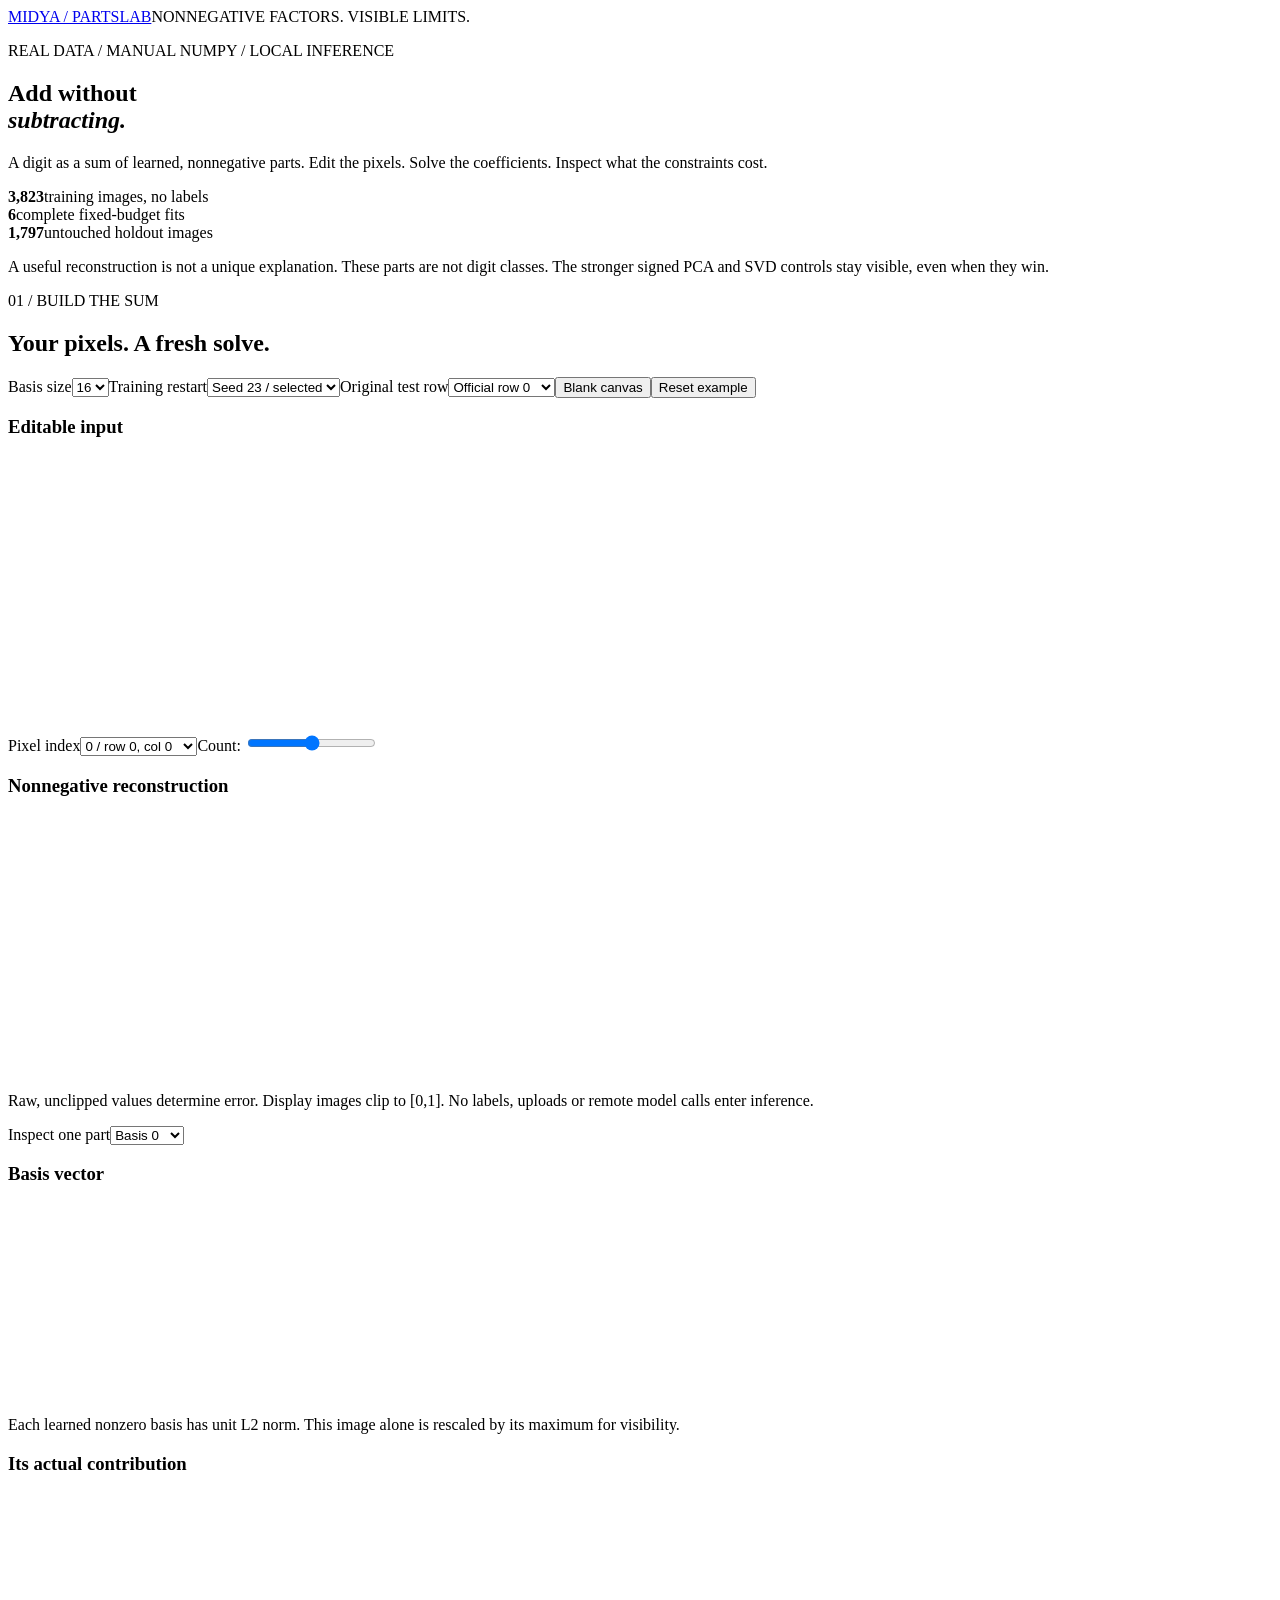
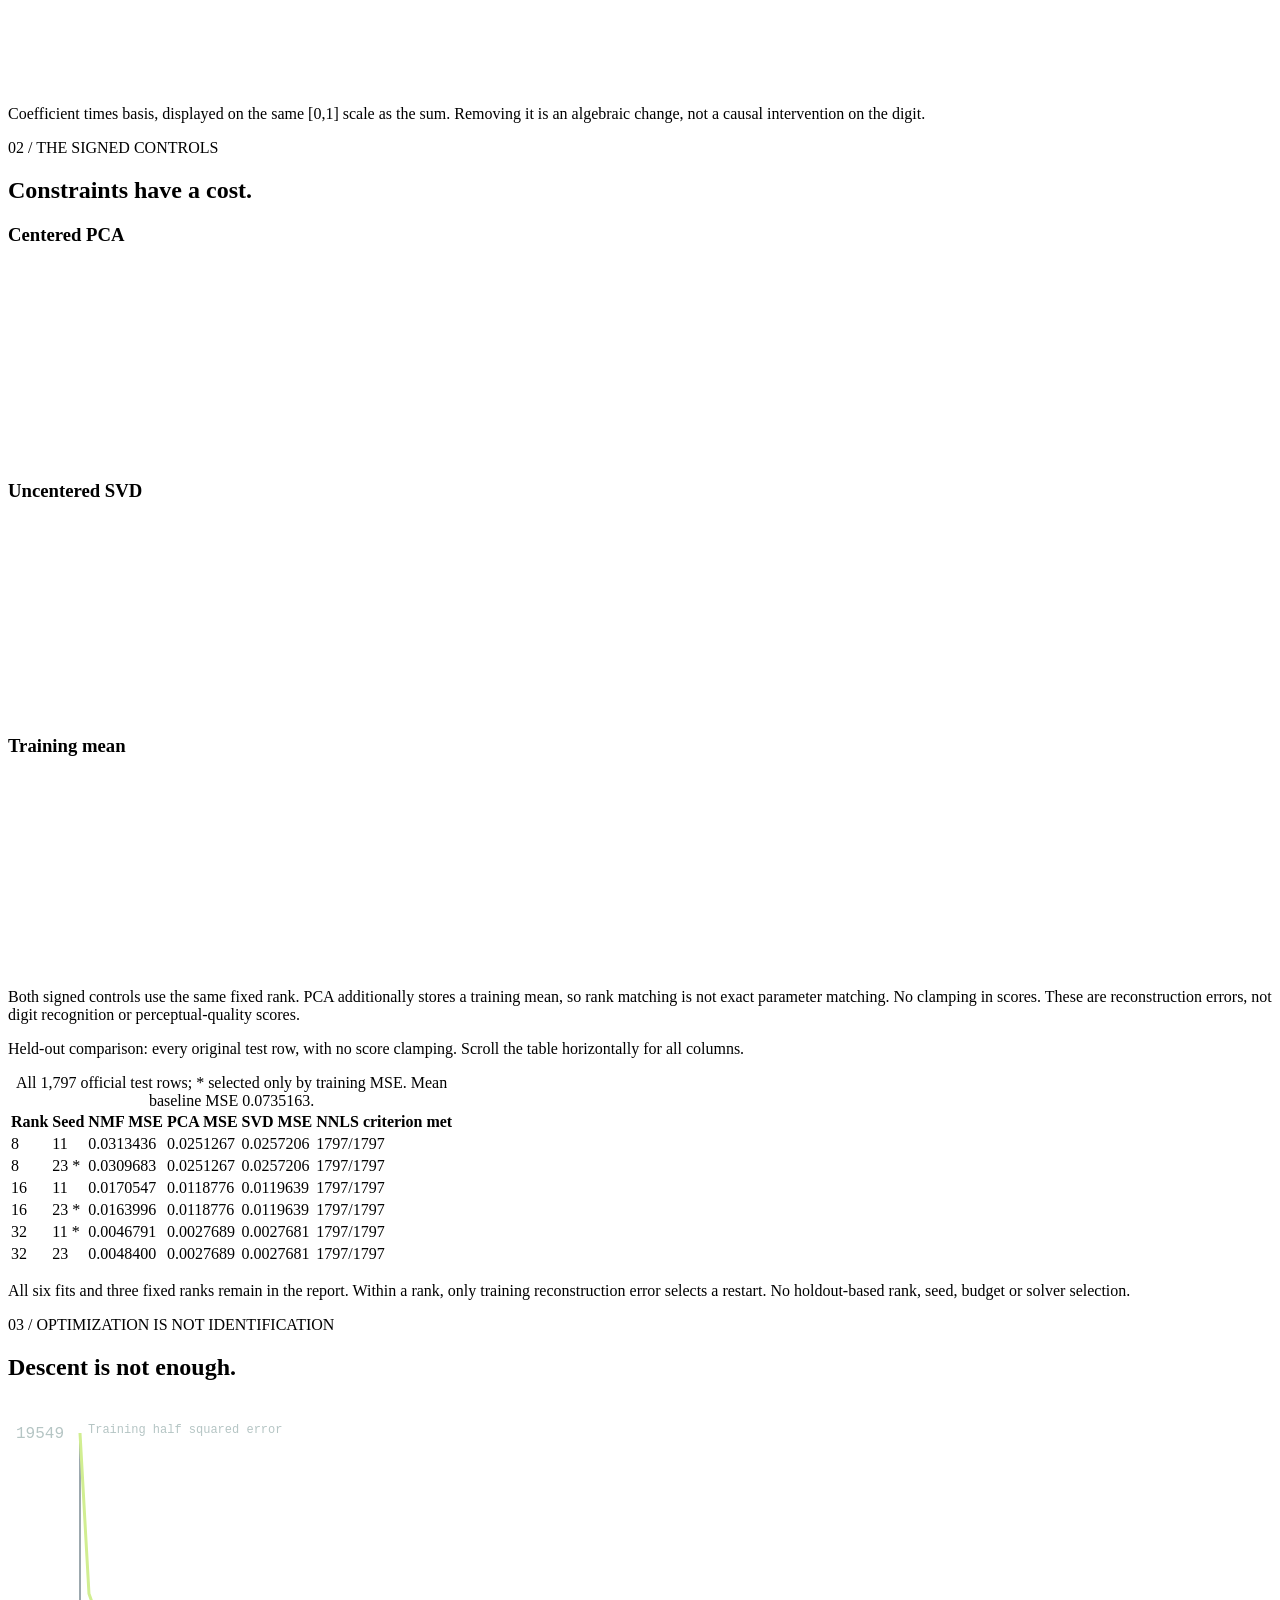
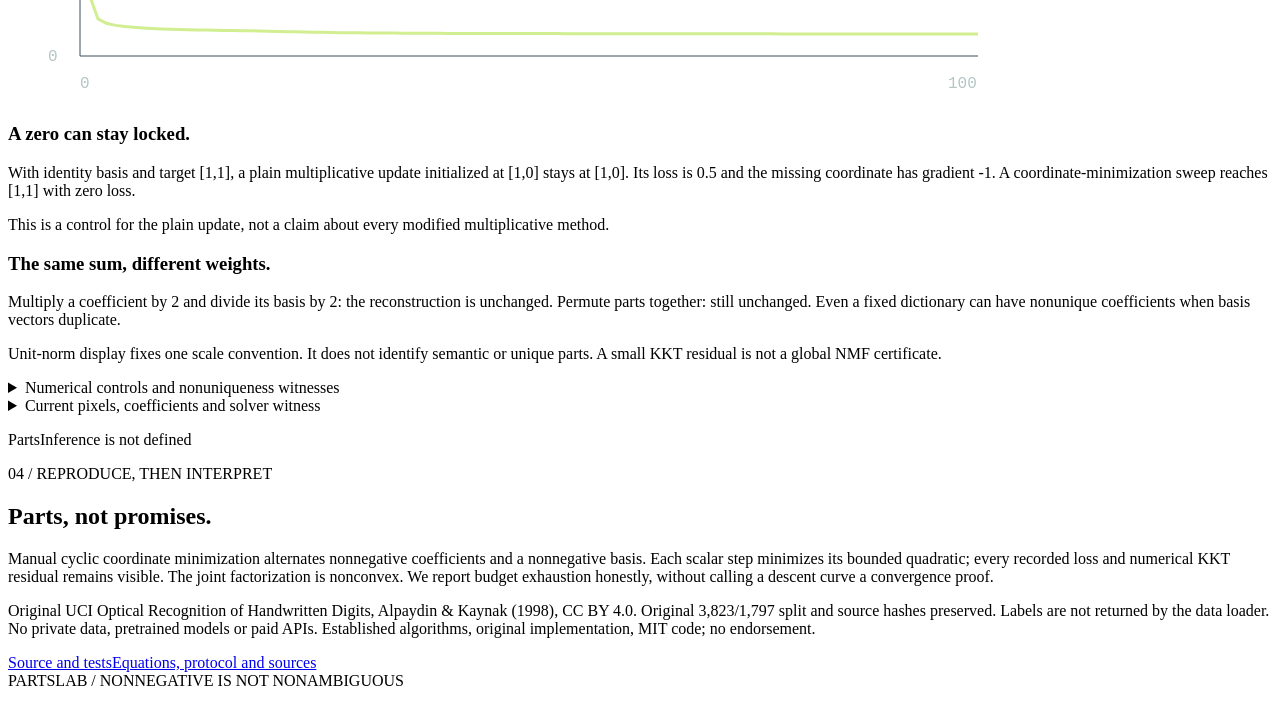
==== docs/index.html @ ffa1b49d "Rename 8-index.html to index.html" ====
<!doctype html><html lang="en"><head><meta charset="utf-8"><meta name="viewport" content="width=device-width,initial-scale=1"><title>PartsLab / Add without subtracting</title><link rel="stylesheet" href="style.css"></head><body><header><a href="https://github.com/midya8/partslab">MIDYA / PARTSLAB</a><span>NONNEGATIVE FACTORS. VISIBLE LIMITS.</span></header><main><section class="hero"><p class="eyebrow">REAL DATA / MANUAL NUMPY / LOCAL INFERENCE</p><h1>Add without<br><em>subtracting.</em></h1><p class="intro">A digit as a sum of learned, nonnegative parts. Edit the pixels. Solve the coefficients. Inspect what the constraints cost.</p><div class="stats"><div><strong>3,823</strong><span>training images, no labels</span></div><div><strong>6</strong><span>complete fixed-budget fits</span></div><div><strong>1,797</strong><span>untouched holdout images</span></div></div><p class="notice">A useful reconstruction is not a unique explanation. These parts are not digit classes. The stronger signed PCA and SVD controls stay visible, even when they win.</p></section>
<section><div class="heading"><p class="eyebrow">01 / BUILD THE SUM</p><h2>Your pixels. A fresh solve.</h2></div><div class="controls"><label>Basis size<select id="rank"><option>8</option><option selected>16</option><option>32</option></select></label><label>Training restart<select id="run"></select></label><label>Original test row<select id="row"></select></label><button id="blank">Blank canvas</button><button id="reset">Reset example</button></div><p id="selection" class="small"></p><div class="workspace"><article><h3>Editable input</h3><canvas id="input" width="256" height="256" tabindex="0" role="img" aria-label="Editable 8 by 8 digit; click a pixel or use pixel index and count below"></canvas><p id="source"></p><div class="controls"><label>Pixel index<select id="pixel"></select></label><label>Count: <output id="value-label"></output><input id="value" type="range" min="0" max="16" step="1"></label></div></article><article><h3>Nonnegative reconstruction</h3><canvas id="reconstruction" width="256" height="256" aria-label="Sum of all nonnegative basis contributions"></canvas><p id="mse"></p><p id="solve" class="notice"></p><p class="small">Raw, unclipped values determine error. Display images clip to [0,1]. No labels, uploads or remote model calls enter inference.</p></article></div><div class="controls"><label>Inspect one part<select id="part"></select></label></div><div class="workspace part-focus"><article><h3 id="part-name">Basis vector</h3><canvas id="basis" width="192" height="192" aria-label="Selected basis vector, display rescaled"></canvas><p class="small">Each learned nonzero basis has unit L2 norm. This image alone is rescaled by its maximum for visibility.</p></article><article><h3>Its actual contribution</h3><canvas id="contribution" width="192" height="192" aria-label="Selected coefficient times basis, common image scale"></canvas><p id="coefficient"></p><p class="small">Coefficient times basis, displayed on the same [0,1] scale as the sum. Removing it is an algebraic change, not a causal intervention on the digit.</p></article></div><div id="parts" class="parts-grid"></div></section>
<section><div class="heading"><p class="eyebrow">02 / THE SIGNED CONTROLS</p><h2>Constraints have a cost.</h2></div><div class="baseline-grid"><article><h3>Centered PCA</h3><canvas id="pca" width="192" height="192" aria-label="Centered PCA reconstruction"></canvas><p id="pca-error"></p></article><article><h3>Uncentered SVD</h3><canvas id="svd" width="192" height="192" aria-label="Uncentered rank matched SVD reconstruction"></canvas><p id="svd-error"></p></article><article><h3>Training mean</h3><canvas id="mean" width="192" height="192" aria-label="Training pixel mean"></canvas><p id="mean-error"></p></article></div><p class="small">Both signed controls use the same fixed rank. PCA additionally stores a training mean, so rank matching is not exact parameter matching. No clamping in scores. These are reconstruction errors, not digit recognition or perceptual-quality scores.</p><p>Held-out comparison: every original test row, with no score clamping. Scroll the table horizontally for all columns.</p><div class="table-scroll"><table id="holdout"></table></div><p>All six fits and three fixed ranks remain in the report. Within a rank, only training reconstruction error selects a restart. No holdout-based rank, seed, budget or solver selection.</p></section>
<section><div class="heading"><p class="eyebrow">03 / OPTIMIZATION IS NOT IDENTIFICATION</p><h2>Descent is not enough.</h2></div><canvas id="history" width="1000" height="320" aria-label="Training half squared error over every outer iteration"></canvas><p id="fit-status"></p><div class="limits-grid"><article><h3>A zero can stay locked.</h3><p>With identity basis and target [1,1], a plain multiplicative update initialized at [1,0] stays at [1,0]. Its loss is 0.5 and the missing coordinate has gradient -1. A coordinate-minimization sweep reaches [1,1] with zero loss.</p><p class="small">This is a control for the plain update, not a claim about every modified multiplicative method.</p></article><article><h3>The same sum, different weights.</h3><p>Multiply a coefficient by 2 and divide its basis by 2: the reconstruction is unchanged. Permute parts together: still unchanged. Even a fixed dictionary can have nonunique coefficients when basis vectors duplicate.</p><p class="small">Unit-norm display fixes one scale convention. It does not identify semantic or unique parts. A small KKT residual is not a global NMF certificate.</p></article></div><details><summary>Numerical controls and nonuniqueness witnesses</summary><pre id="audit"></pre></details><details><summary>Current pixels, coefficients and solver witness</summary><div class="controls"><button id="copy">Copy JSON</button><button id="download">Download JSON</button><span id="copy-status" role="status"></span></div><pre id="witness"></pre></details><p id="error" role="alert" hidden></p></section>
<section class="method"><p class="eyebrow">04 / REPRODUCE, THEN INTERPRET</p><h2>Parts, not promises.</h2><p>Manual cyclic coordinate minimization alternates nonnegative coefficients and a nonnegative basis. Each scalar step minimizes its bounded quadratic; every recorded loss and numerical KKT residual remains visible. The joint factorization is nonconvex. We report budget exhaustion honestly, without calling a descent curve a convergence proof.</p><p>Original UCI Optical Recognition of Handwritten Digits, Alpaydin &amp; Kaynak (1998), CC BY 4.0. Original 3,823/1,797 split and source hashes preserved. Labels are not returned by the data loader. No private data, pretrained models or paid APIs. Established algorithms, original implementation, MIT code; no endorsement.</p><nav><a href="https://github.com/midya8/partslab">Source and tests</a><a href="https://github.com/midya8/partslab/blob/main/METHOD.md">Equations, protocol and sources</a></nav></section></main><footer>PARTSLAB / NONNEGATIVE IS NOT NONAMBIGUOUS</footer><script src="data.js"></script><script src="inference.js"></script><script src="app.js"></script></body></html>
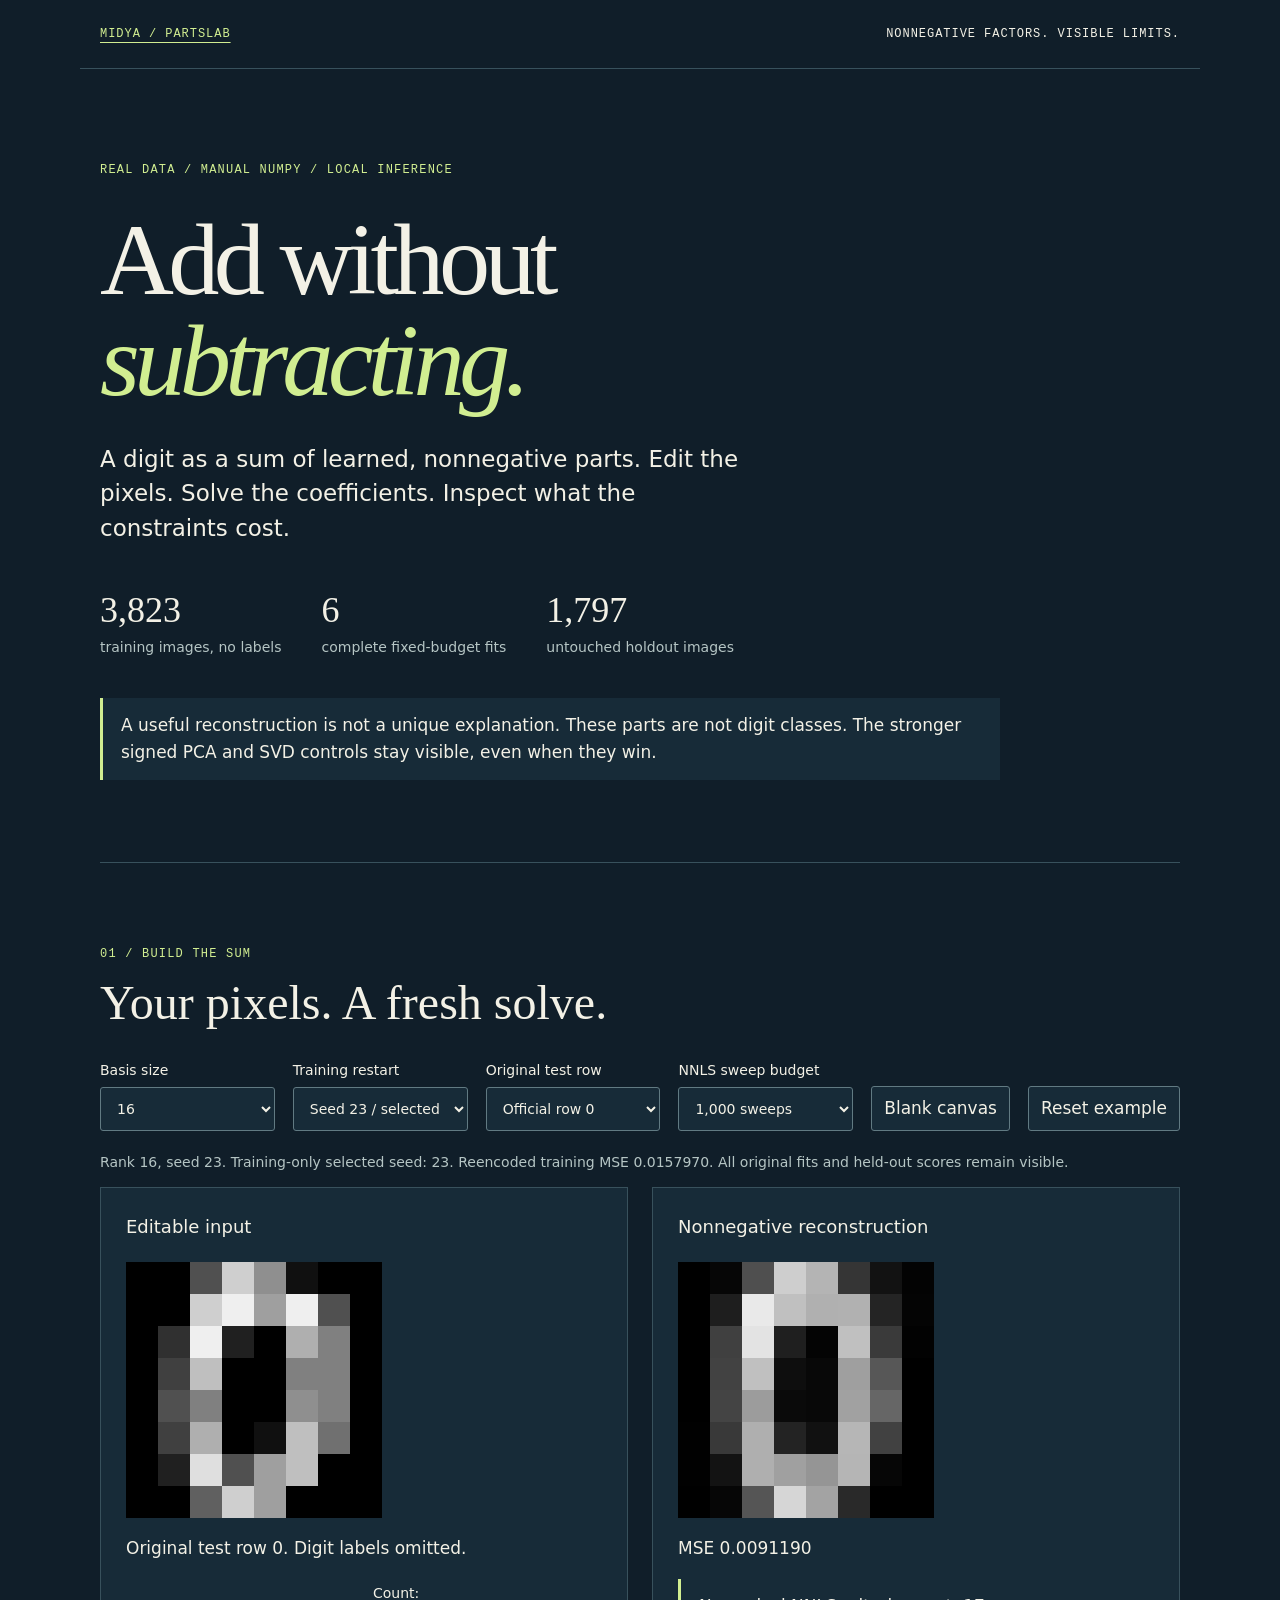
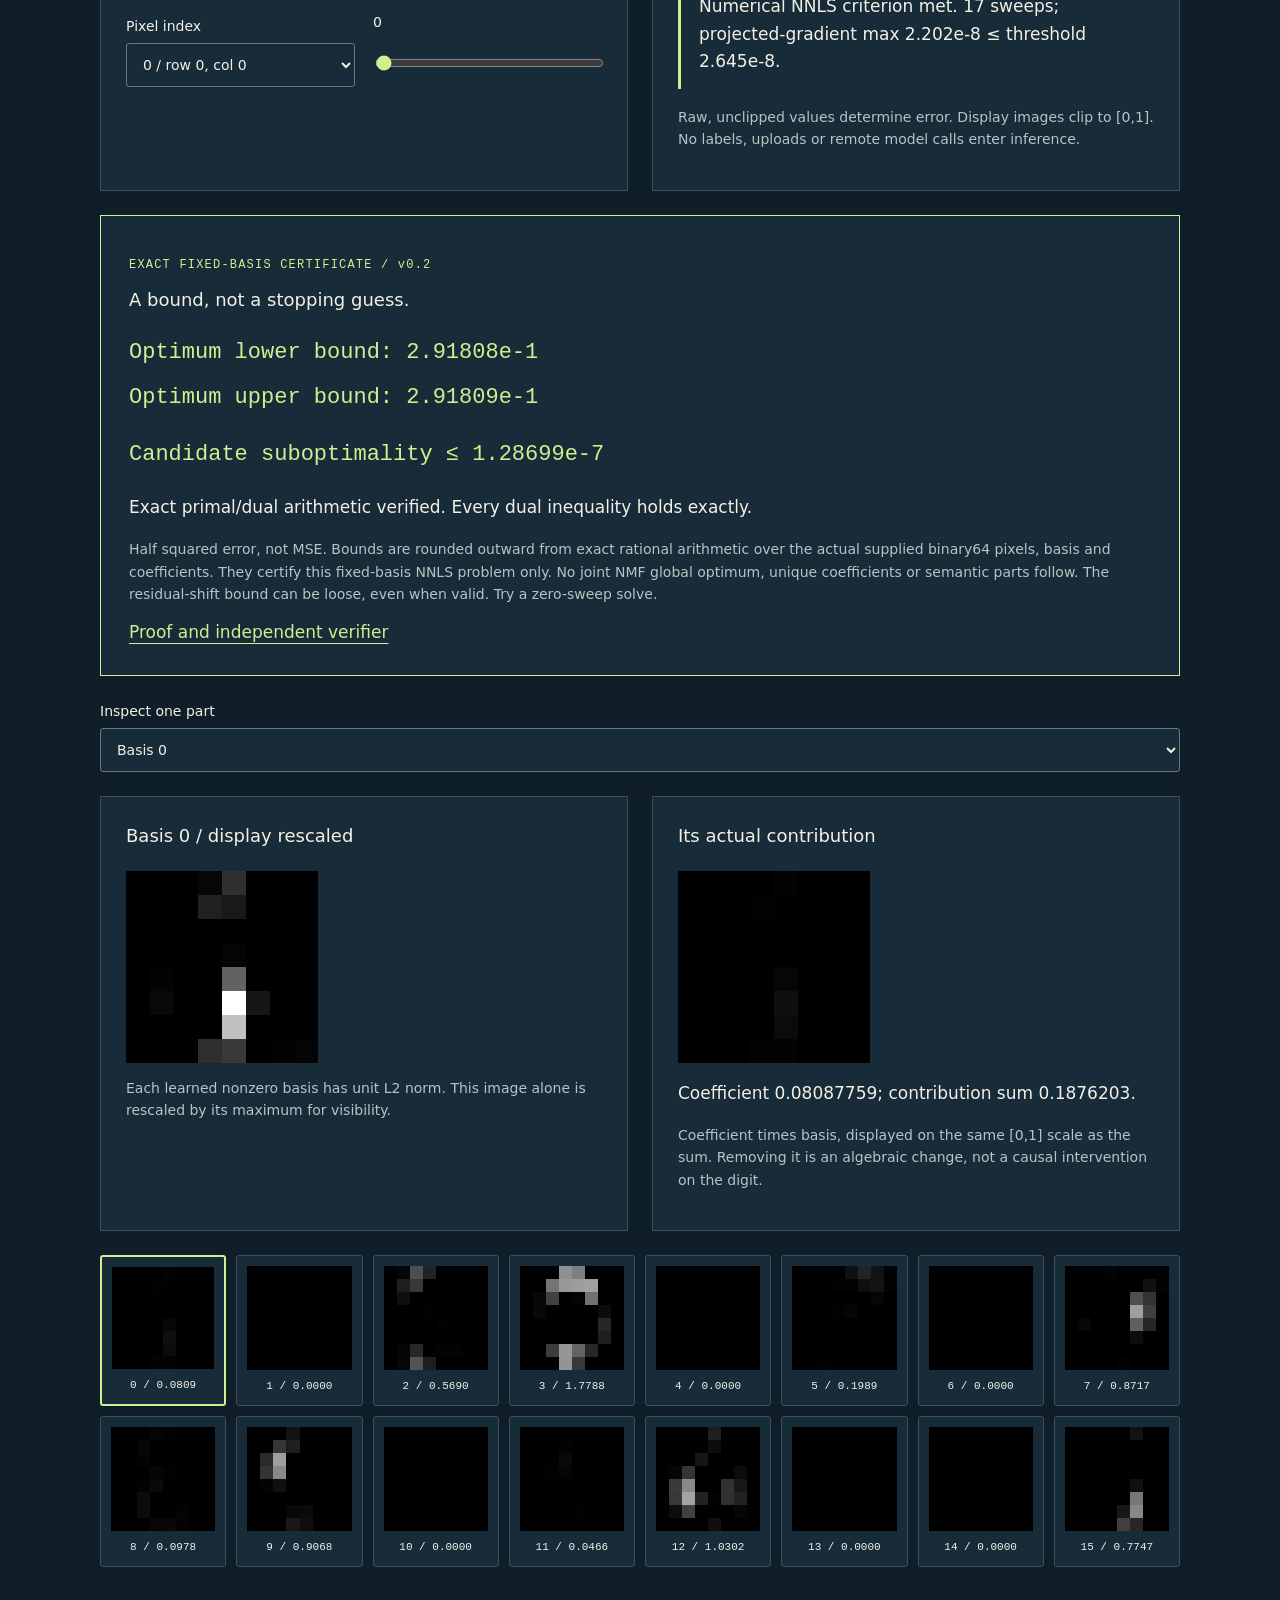
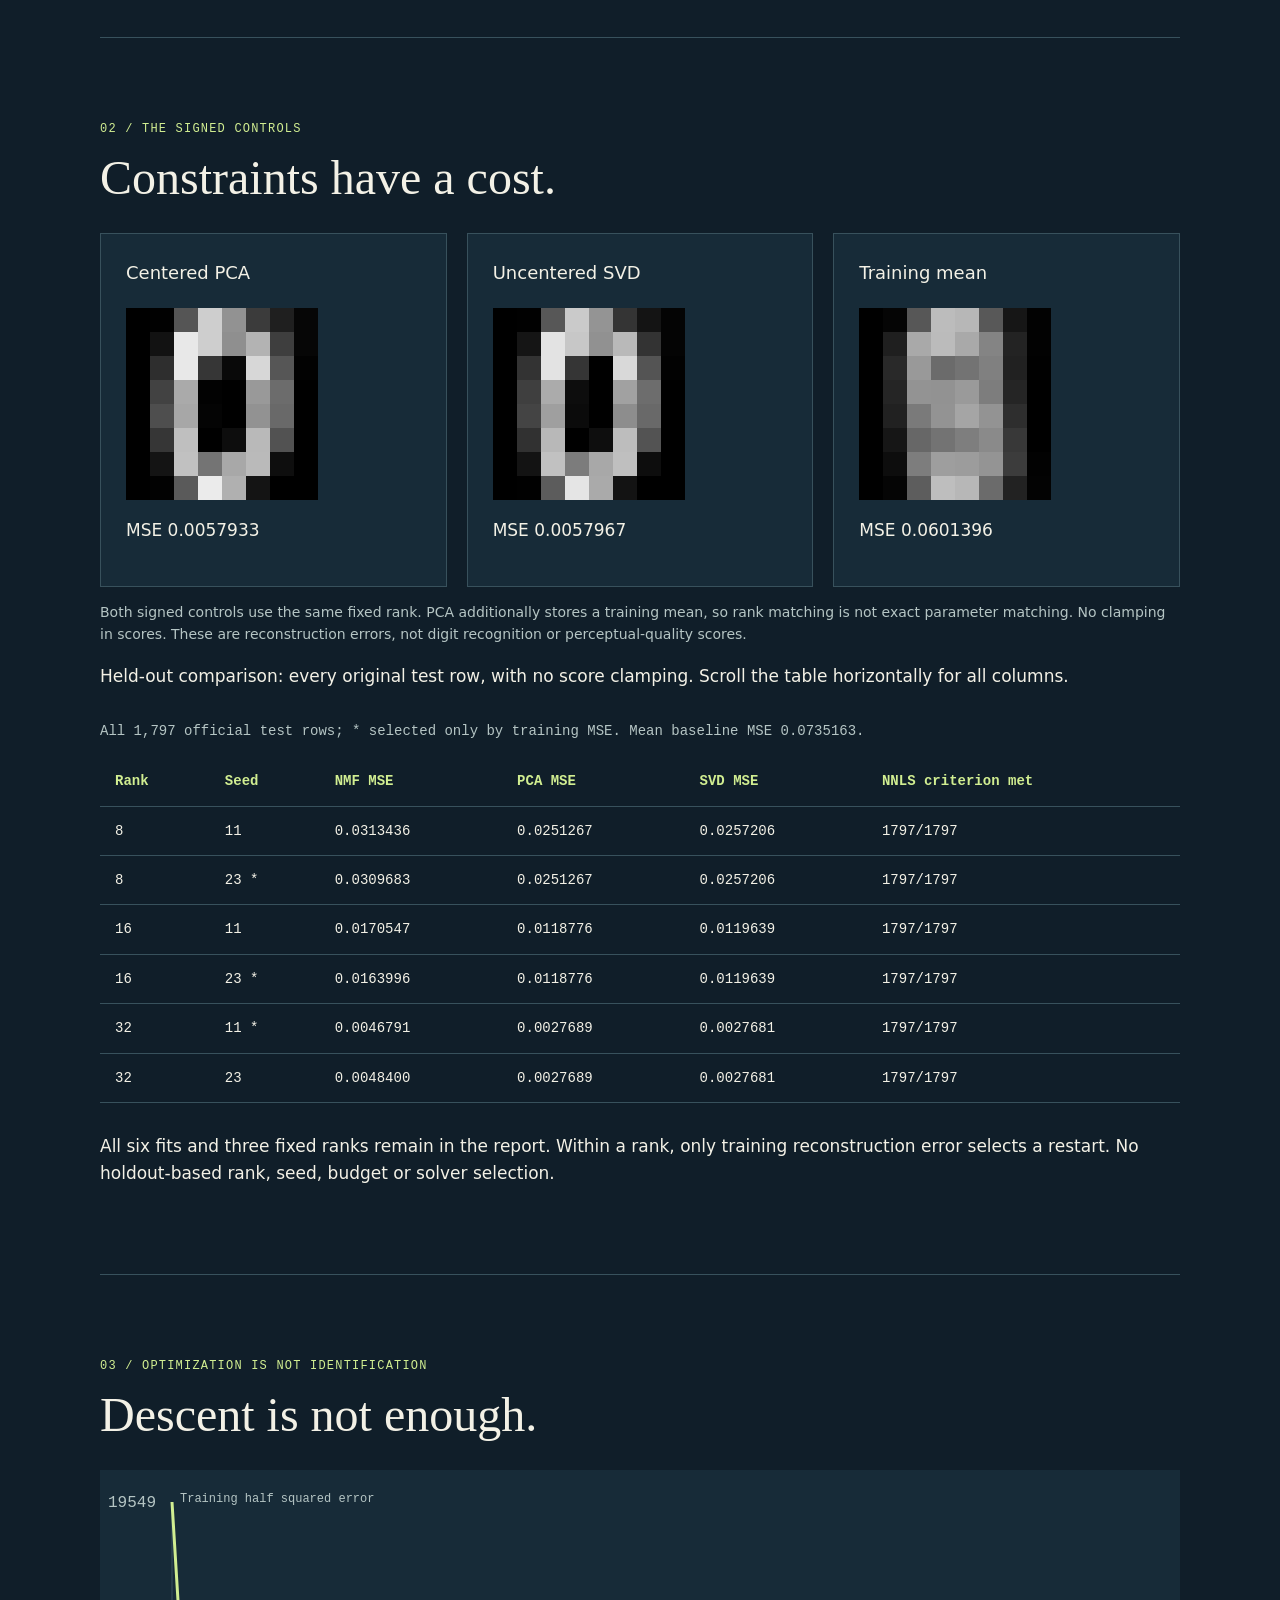
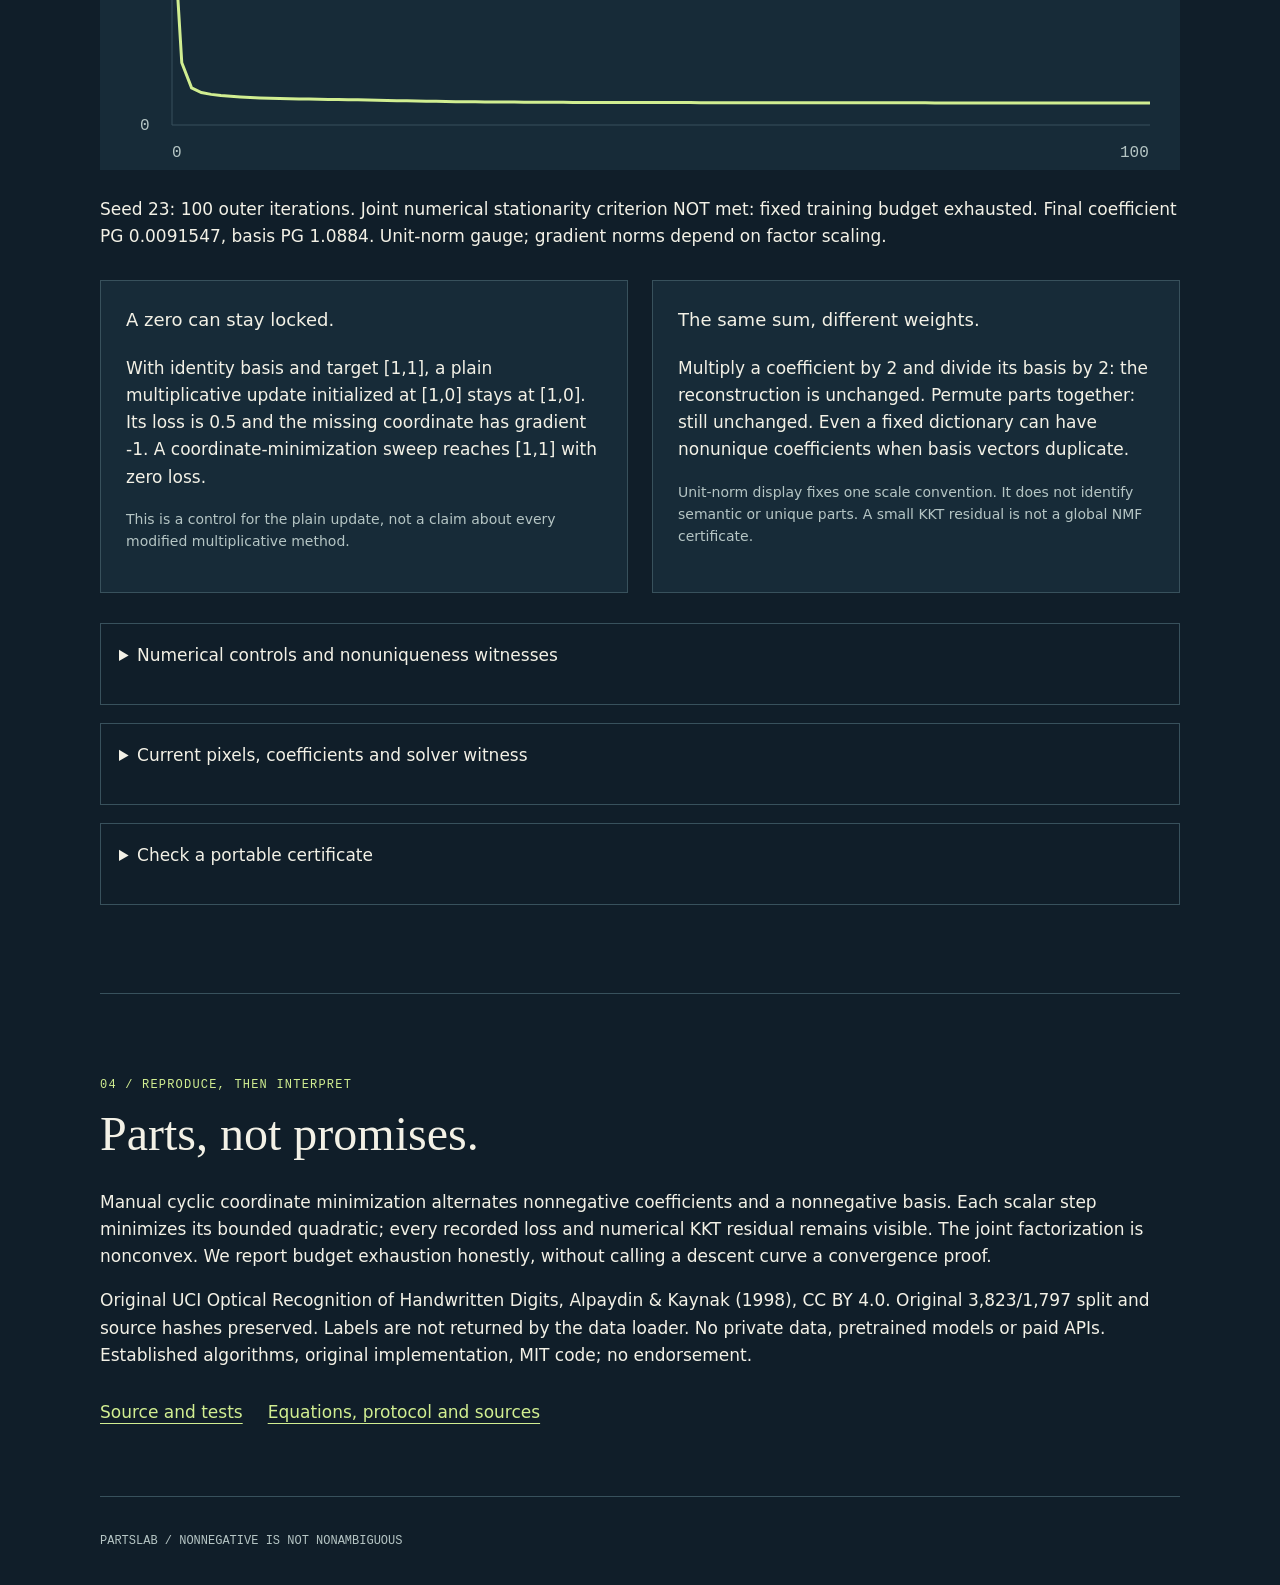
==== commit 08bbf4f8: "Update index.html" ====
--- a/docs/index.html
+++ b/docs/index.html
@@ -1,5 +1,5 @@
 <!doctype html><html lang="en"><head><meta charset="utf-8"><meta name="viewport" content="width=device-width,initial-scale=1"><title>PartsLab / Add without subtracting</title><link rel="stylesheet" href="style.css"></head><body><header><a href="https://github.com/midya8/partslab">MIDYA / PARTSLAB</a><span>NONNEGATIVE FACTORS. VISIBLE LIMITS.</span></header><main><section class="hero"><p class="eyebrow">REAL DATA / MANUAL NUMPY / LOCAL INFERENCE</p><h1>Add without<br><em>subtracting.</em></h1><p class="intro">A digit as a sum of learned, nonnegative parts. Edit the pixels. Solve the coefficients. Inspect what the constraints cost.</p><div class="stats"><div><strong>3,823</strong><span>training images, no labels</span></div><div><strong>6</strong><span>complete fixed-budget fits</span></div><div><strong>1,797</strong><span>untouched holdout images</span></div></div><p class="notice">A useful reconstruction is not a unique explanation. These parts are not digit classes. The stronger signed PCA and SVD controls stay visible, even when they win.</p></section>
-<section><div class="heading"><p class="eyebrow">01 / BUILD THE SUM</p><h2>Your pixels. A fresh solve.</h2></div><div class="controls"><label>Basis size<select id="rank"><option>8</option><option selected>16</option><option>32</option></select></label><label>Training restart<select id="run"></select></label><label>Original test row<select id="row"></select></label><button id="blank">Blank canvas</button><button id="reset">Reset example</button></div><p id="selection" class="small"></p><div class="workspace"><article><h3>Editable input</h3><canvas id="input" width="256" height="256" tabindex="0" role="img" aria-label="Editable 8 by 8 digit; click a pixel or use pixel index and count below"></canvas><p id="source"></p><div class="controls"><label>Pixel index<select id="pixel"></select></label><label>Count: <output id="value-label"></output><input id="value" type="range" min="0" max="16" step="1"></label></div></article><article><h3>Nonnegative reconstruction</h3><canvas id="reconstruction" width="256" height="256" aria-label="Sum of all nonnegative basis contributions"></canvas><p id="mse"></p><p id="solve" class="notice"></p><p class="small">Raw, unclipped values determine error. Display images clip to [0,1]. No labels, uploads or remote model calls enter inference.</p></article></div><div class="controls"><label>Inspect one part<select id="part"></select></label></div><div class="workspace part-focus"><article><h3 id="part-name">Basis vector</h3><canvas id="basis" width="192" height="192" aria-label="Selected basis vector, display rescaled"></canvas><p class="small">Each learned nonzero basis has unit L2 norm. This image alone is rescaled by its maximum for visibility.</p></article><article><h3>Its actual contribution</h3><canvas id="contribution" width="192" height="192" aria-label="Selected coefficient times basis, common image scale"></canvas><p id="coefficient"></p><p class="small">Coefficient times basis, displayed on the same [0,1] scale as the sum. Removing it is an algebraic change, not a causal intervention on the digit.</p></article></div><div id="parts" class="parts-grid"></div></section>
+<section><div class="heading"><p class="eyebrow">01 / BUILD THE SUM</p><h2>Your pixels. A fresh solve.</h2></div><div class="controls"><label>Basis size<select id="rank"><option>8</option><option selected>16</option><option>32</option></select></label><label>Training restart<select id="run"></select></label><label>Original test row<select id="row"></select></label><label>NNLS sweep budget<select id="budget"><option value="0">0 / unfinished control</option><option value="1">1 sweep</option><option value="5">5 sweeps</option><option value="1000" selected>1,000 sweeps</option></select></label><button id="blank">Blank canvas</button><button id="reset">Reset example</button></div><p id="selection" class="small"></p><div class="workspace"><article><h3>Editable input</h3><canvas id="input" width="256" height="256" tabindex="0" role="img" aria-label="Editable 8 by 8 digit; click a pixel or use pixel index and count below"></canvas><p id="source"></p><div class="controls"><label>Pixel index<select id="pixel"></select></label><label>Count: <output id="value-label"></output><input id="value" type="range" min="0" max="16" step="1"></label></div></article><article><h3>Nonnegative reconstruction</h3><canvas id="reconstruction" width="256" height="256" aria-label="Sum of all nonnegative basis contributions"></canvas><p id="mse"></p><p id="solve" class="notice"></p><p class="small">Raw, unclipped values determine error. Display images clip to [0,1]. No labels, uploads or remote model calls enter inference.</p></article></div><article class="certificate-panel"><p class="eyebrow">EXACT FIXED-BASIS CERTIFICATE / v0.2</p><h3>A bound, not a stopping guess.</h3><div id="certificate-interval" class="certificate-number" role="status"></div><p id="certificate-gap" class="certificate-number"></p><p id="certificate-status"></p><p class="small">Half squared error, not MSE. Bounds are rounded outward from exact rational arithmetic over the actual supplied binary64 pixels, basis and coefficients. They certify this fixed-basis NNLS problem only. No joint NMF global optimum, unique coefficients or semantic parts follow. The residual-shift bound can be loose, even when valid. Try a zero-sweep solve.</p><a href="https://github.com/midya8/partslab/blob/main/CERTIFICATE.md">Proof and independent verifier</a></article><div class="controls"><label>Inspect one part<select id="part"></select></label></div><div class="workspace part-focus"><article><h3 id="part-name">Basis vector</h3><canvas id="basis" width="192" height="192" aria-label="Selected basis vector, display rescaled"></canvas><p class="small">Each learned nonzero basis has unit L2 norm. This image alone is rescaled by its maximum for visibility.</p></article><article><h3>Its actual contribution</h3><canvas id="contribution" width="192" height="192" aria-label="Selected coefficient times basis, common image scale"></canvas><p id="coefficient"></p><p class="small">Coefficient times basis, displayed on the same [0,1] scale as the sum. Removing it is an algebraic change, not a causal intervention on the digit.</p></article></div><div id="parts" class="parts-grid"></div></section>
 <section><div class="heading"><p class="eyebrow">02 / THE SIGNED CONTROLS</p><h2>Constraints have a cost.</h2></div><div class="baseline-grid"><article><h3>Centered PCA</h3><canvas id="pca" width="192" height="192" aria-label="Centered PCA reconstruction"></canvas><p id="pca-error"></p></article><article><h3>Uncentered SVD</h3><canvas id="svd" width="192" height="192" aria-label="Uncentered rank matched SVD reconstruction"></canvas><p id="svd-error"></p></article><article><h3>Training mean</h3><canvas id="mean" width="192" height="192" aria-label="Training pixel mean"></canvas><p id="mean-error"></p></article></div><p class="small">Both signed controls use the same fixed rank. PCA additionally stores a training mean, so rank matching is not exact parameter matching. No clamping in scores. These are reconstruction errors, not digit recognition or perceptual-quality scores.</p><p>Held-out comparison: every original test row, with no score clamping. Scroll the table horizontally for all columns.</p><div class="table-scroll"><table id="holdout"></table></div><p>All six fits and three fixed ranks remain in the report. Within a rank, only training reconstruction error selects a restart. No holdout-based rank, seed, budget or solver selection.</p></section>
-<section><div class="heading"><p class="eyebrow">03 / OPTIMIZATION IS NOT IDENTIFICATION</p><h2>Descent is not enough.</h2></div><canvas id="history" width="1000" height="320" aria-label="Training half squared error over every outer iteration"></canvas><p id="fit-status"></p><div class="limits-grid"><article><h3>A zero can stay locked.</h3><p>With identity basis and target [1,1], a plain multiplicative update initialized at [1,0] stays at [1,0]. Its loss is 0.5 and the missing coordinate has gradient -1. A coordinate-minimization sweep reaches [1,1] with zero loss.</p><p class="small">This is a control for the plain update, not a claim about every modified multiplicative method.</p></article><article><h3>The same sum, different weights.</h3><p>Multiply a coefficient by 2 and divide its basis by 2: the reconstruction is unchanged. Permute parts together: still unchanged. Even a fixed dictionary can have nonunique coefficients when basis vectors duplicate.</p><p class="small">Unit-norm display fixes one scale convention. It does not identify semantic or unique parts. A small KKT residual is not a global NMF certificate.</p></article></div><details><summary>Numerical controls and nonuniqueness witnesses</summary><pre id="audit"></pre></details><details><summary>Current pixels, coefficients and solver witness</summary><div class="controls"><button id="copy">Copy JSON</button><button id="download">Download JSON</button><span id="copy-status" role="status"></span></div><pre id="witness"></pre></details><p id="error" role="alert" hidden></p></section>
-<section class="method"><p class="eyebrow">04 / REPRODUCE, THEN INTERPRET</p><h2>Parts, not promises.</h2><p>Manual cyclic coordinate minimization alternates nonnegative coefficients and a nonnegative basis. Each scalar step minimizes its bounded quadratic; every recorded loss and numerical KKT residual remains visible. The joint factorization is nonconvex. We report budget exhaustion honestly, without calling a descent curve a convergence proof.</p><p>Original UCI Optical Recognition of Handwritten Digits, Alpaydin &amp; Kaynak (1998), CC BY 4.0. Original 3,823/1,797 split and source hashes preserved. Labels are not returned by the data loader. No private data, pretrained models or paid APIs. Established algorithms, original implementation, MIT code; no endorsement.</p><nav><a href="https://github.com/midya8/partslab">Source and tests</a><a href="https://github.com/midya8/partslab/blob/main/METHOD.md">Equations, protocol and sources</a></nav></section></main><footer>PARTSLAB / NONNEGATIVE IS NOT NONAMBIGUOUS</footer><script src="data.js"></script><script src="inference.js"></script><script src="app.js"></script></body></html>
+<section><div class="heading"><p class="eyebrow">03 / OPTIMIZATION IS NOT IDENTIFICATION</p><h2>Descent is not enough.</h2></div><canvas id="history" width="1000" height="320" aria-label="Training half squared error over every outer iteration"></canvas><p id="fit-status"></p><div class="limits-grid"><article><h3>A zero can stay locked.</h3><p>With identity basis and target [1,1], a plain multiplicative update initialized at [1,0] stays at [1,0]. Its loss is 0.5 and the missing coordinate has gradient -1. A coordinate-minimization sweep reaches [1,1] with zero loss.</p><p class="small">This is a control for the plain update, not a claim about every modified multiplicative method.</p></article><article><h3>The same sum, different weights.</h3><p>Multiply a coefficient by 2 and divide its basis by 2: the reconstruction is unchanged. Permute parts together: still unchanged. Even a fixed dictionary can have nonunique coefficients when basis vectors duplicate.</p><p class="small">Unit-norm display fixes one scale convention. It does not identify semantic or unique parts. A small KKT residual is not a global NMF certificate.</p></article></div><details><summary>Numerical controls and nonuniqueness witnesses</summary><pre id="audit"></pre></details><details><summary>Current pixels, coefficients and solver witness</summary><div class="controls"><button id="copy">Copy JSON</button><button id="download">Download JSON</button><span id="copy-status" role="status"></span></div><pre id="witness"></pre></details><details><summary>Check a portable certificate</summary><p>Paste the certificate object from a downloaded inference JSON. This checks only the problem inside that object, not its origin or model quality.</p><label for="verify-input">Certificate JSON</label><textarea id="verify-input" rows="5" spellcheck="false"></textarea><button id="verify-proof">Verify pasted proof</button><p id="verify-result" role="status"></p></details><p id="error" role="alert" hidden></p></section>
+<section class="method"><p class="eyebrow">04 / REPRODUCE, THEN INTERPRET</p><h2>Parts, not promises.</h2><p>Manual cyclic coordinate minimization alternates nonnegative coefficients and a nonnegative basis. Each scalar step minimizes its bounded quadratic; every recorded loss and numerical KKT residual remains visible. The joint factorization is nonconvex. We report budget exhaustion honestly, without calling a descent curve a convergence proof.</p><p>Original UCI Optical Recognition of Handwritten Digits, Alpaydin &amp; Kaynak (1998), CC BY 4.0. Original 3,823/1,797 split and source hashes preserved. Labels are not returned by the data loader. No private data, pretrained models or paid APIs. Established algorithms, original implementation, MIT code; no endorsement.</p><nav><a href="https://github.com/midya8/partslab">Source and tests</a><a href="https://github.com/midya8/partslab/blob/main/METHOD.md">Equations, protocol and sources</a></nav></section></main><footer>PARTSLAB / NONNEGATIVE IS NOT NONAMBIGUOUS</footer><script src="data.js"></script><script src="inference.js"></script><script src="certificate.js"></script><script src="app.js"></script></body></html>
--- a/docs/style.css
+++ b/docs/style.css
@@ -0,0 +1,5 @@
+:root{--bg:#101e29;--panel:#172b38;--text:#f3f1e6;--muted:#b5c5c4;--accent:#d1ee91;--line:#38515c;--blue:#9ccedd}*{box-sizing:border-box}body{margin:0;background:var(--bg);color:var(--text);font:17px/1.6 system-ui,sans-serif}header,main,footer{max-width:1120px;margin:auto}header{padding:25px 20px;display:flex;justify-content:space-between;border-bottom:1px solid var(--line);gap:20px;font:12px/1.5 monospace;letter-spacing:.08em}a{color:var(--accent);text-underline-offset:5px}main{padding:0 20px}section{padding:70px 0;border-bottom:1px solid var(--line)}.hero{padding:80px 0 65px}h1{font:clamp(58px,8vw,106px)/.99 Georgia,serif;letter-spacing:-.055em;margin:30px 0}h1 em{color:var(--accent);font-weight:400}h2{font:clamp(32px,4vw,48px)/1.15 Georgia,serif;margin:10px 0 28px}h3{font-size:18px;font-weight:500;margin:0 0 20px}.intro{max-width:650px;font-size:23px;line-height:1.5}.eyebrow{font:12px/1.5 monospace;letter-spacing:.1em;color:var(--accent)}.stats{display:flex;flex-wrap:wrap;gap:40px;margin:40px 0}.stats div{display:grid}.stats strong{font:36px/1.4 Georgia,serif}.stats span,.small{font-size:14px;color:var(--muted)}.notice{border-left:3px solid var(--accent);padding:14px 18px;background:var(--panel);max-width:900px}.controls{display:flex;flex-wrap:wrap;gap:18px;align-items:end;margin:20px 0}.controls label{display:flex;flex-direction:column;gap:6px;font-size:14px;flex:1;min-width:140px}button,select,input{min-height:44px;font:inherit;color:var(--text);border:1px solid #617a82;border-radius:3px;background:var(--panel);padding:8px 12px}button,select{cursor:pointer}button:hover,button:focus-visible,select:focus-visible,input:focus-visible,canvas:focus-visible{outline:2px solid var(--accent);outline-offset:3px}input[type=range]{padding:0;accent-color:var(--accent);width:100%}.workspace,.limits-grid{display:grid;grid-template-columns:1fr 1fr;gap:24px}.workspace article,.baseline-grid article,.limits-grid article{padding:25px;background:var(--panel);border:1px solid var(--line)}canvas{max-width:100%;height:auto;image-rendering:pixelated}.workspace canvas,.baseline-grid canvas{display:block;background:#070c10}.part-focus{margin:24px 0}.parts-grid{display:grid;grid-template-columns:repeat(8,1fr);gap:10px}.part-card{padding:10px;border:1px solid var(--line);min-width:0;cursor:pointer}.part-card canvas{width:100%;display:block}.part-card p{font:11px/1.5 monospace;margin:8px 0 0;overflow-wrap:anywhere}.part-card.selected{border:2px solid var(--accent)}.baseline-grid{display:grid;grid-template-columns:repeat(3,1fr);gap:20px}.table-scroll{overflow-x:auto;width:100%;margin:30px 0}table{width:100%;border-collapse:collapse;text-align:left;font:14px/1.6 monospace;white-space:nowrap}caption{text-align:left;margin-bottom:15px;color:var(--muted);white-space:normal}th,td{border-bottom:1px solid var(--line);padding:13px 15px}th{color:var(--accent)}#history{width:100%;background:var(--panel);image-rendering:auto}.limits-grid{margin:30px 0}details{border:1px solid var(--line);padding:18px;margin:18px 0;min-width:0}summary{min-height:44px;cursor:pointer;display:list-item}pre{font:12px/1.6 monospace;background:#0d171f;padding:18px;overflow:auto;max-height:430px;max-width:100%}nav{display:flex;flex-wrap:wrap;gap:25px;margin-top:30px}footer{padding:35px 20px;font:12px/1.5 monospace;color:var(--muted)}#error{color:#ffd5bf}p{overflow-wrap:anywhere}@media(max-width:700px){header span{display:none}section{padding:45px 0}.hero{padding:50px 0}h1{font-size:64px}.intro{font-size:20px}.workspace,.baseline-grid,.limits-grid{grid-template-columns:1fr}.stats{gap:25px}.stats strong{font-size:30px}.parts-grid{grid-template-columns:repeat(4,1fr)}.workspace article,.baseline-grid article,.limits-grid article{padding:20px}.controls{gap:15px}.controls button{flex:1}th,td{padding:12px}canvas#input{cursor:crosshair}}
+
+.certificate-panel{background:var(--panel);border:1px solid var(--accent);padding:28px;margin:24px 0}.certificate-number{font:clamp(15px,2.4vw,22px)/1.6 monospace;color:var(--accent)}textarea{display:block;width:100%;min-height:120px;padding:15px;margin:12px 0 20px;background:#0d171f;color:var(--text);border:1px solid var(--line);font:13px/1.5 monospace;resize:vertical}
+
+.nowrap{white-space:nowrap}.certificate-number p{margin:10px 0}
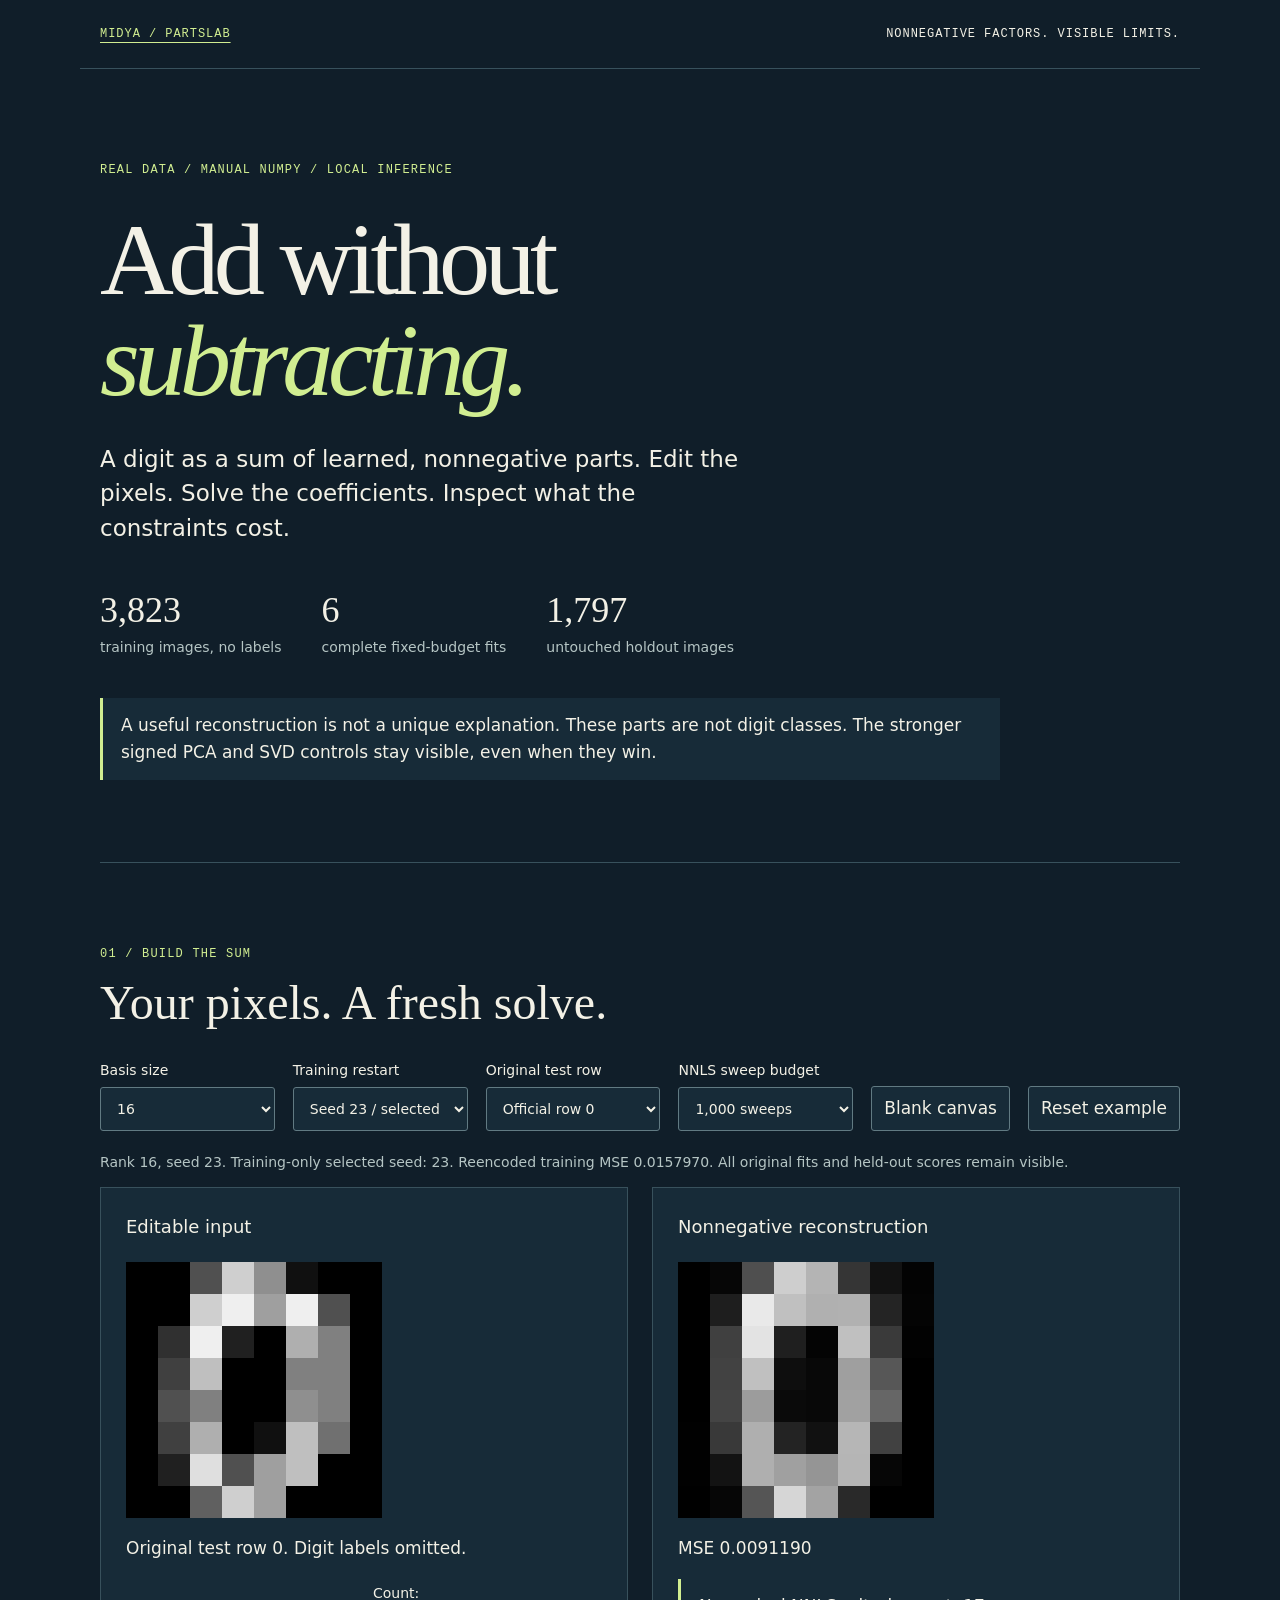
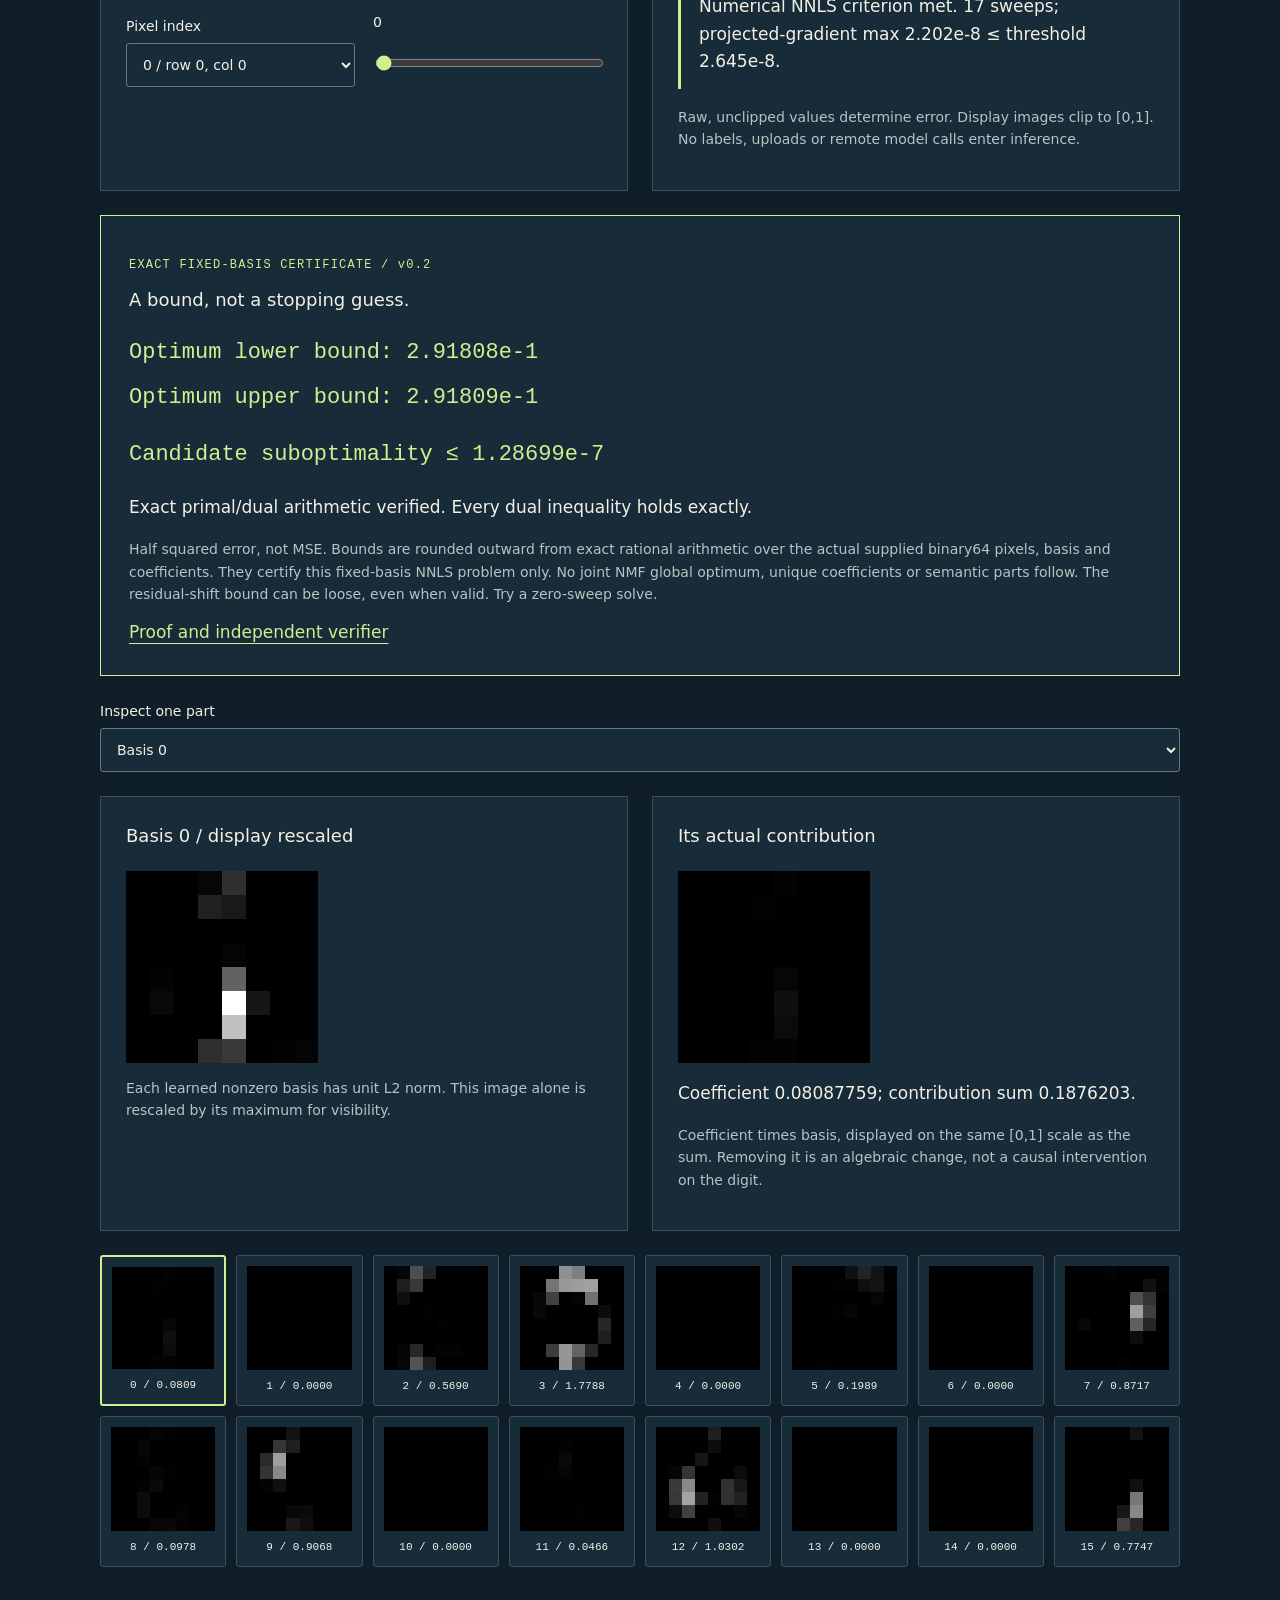
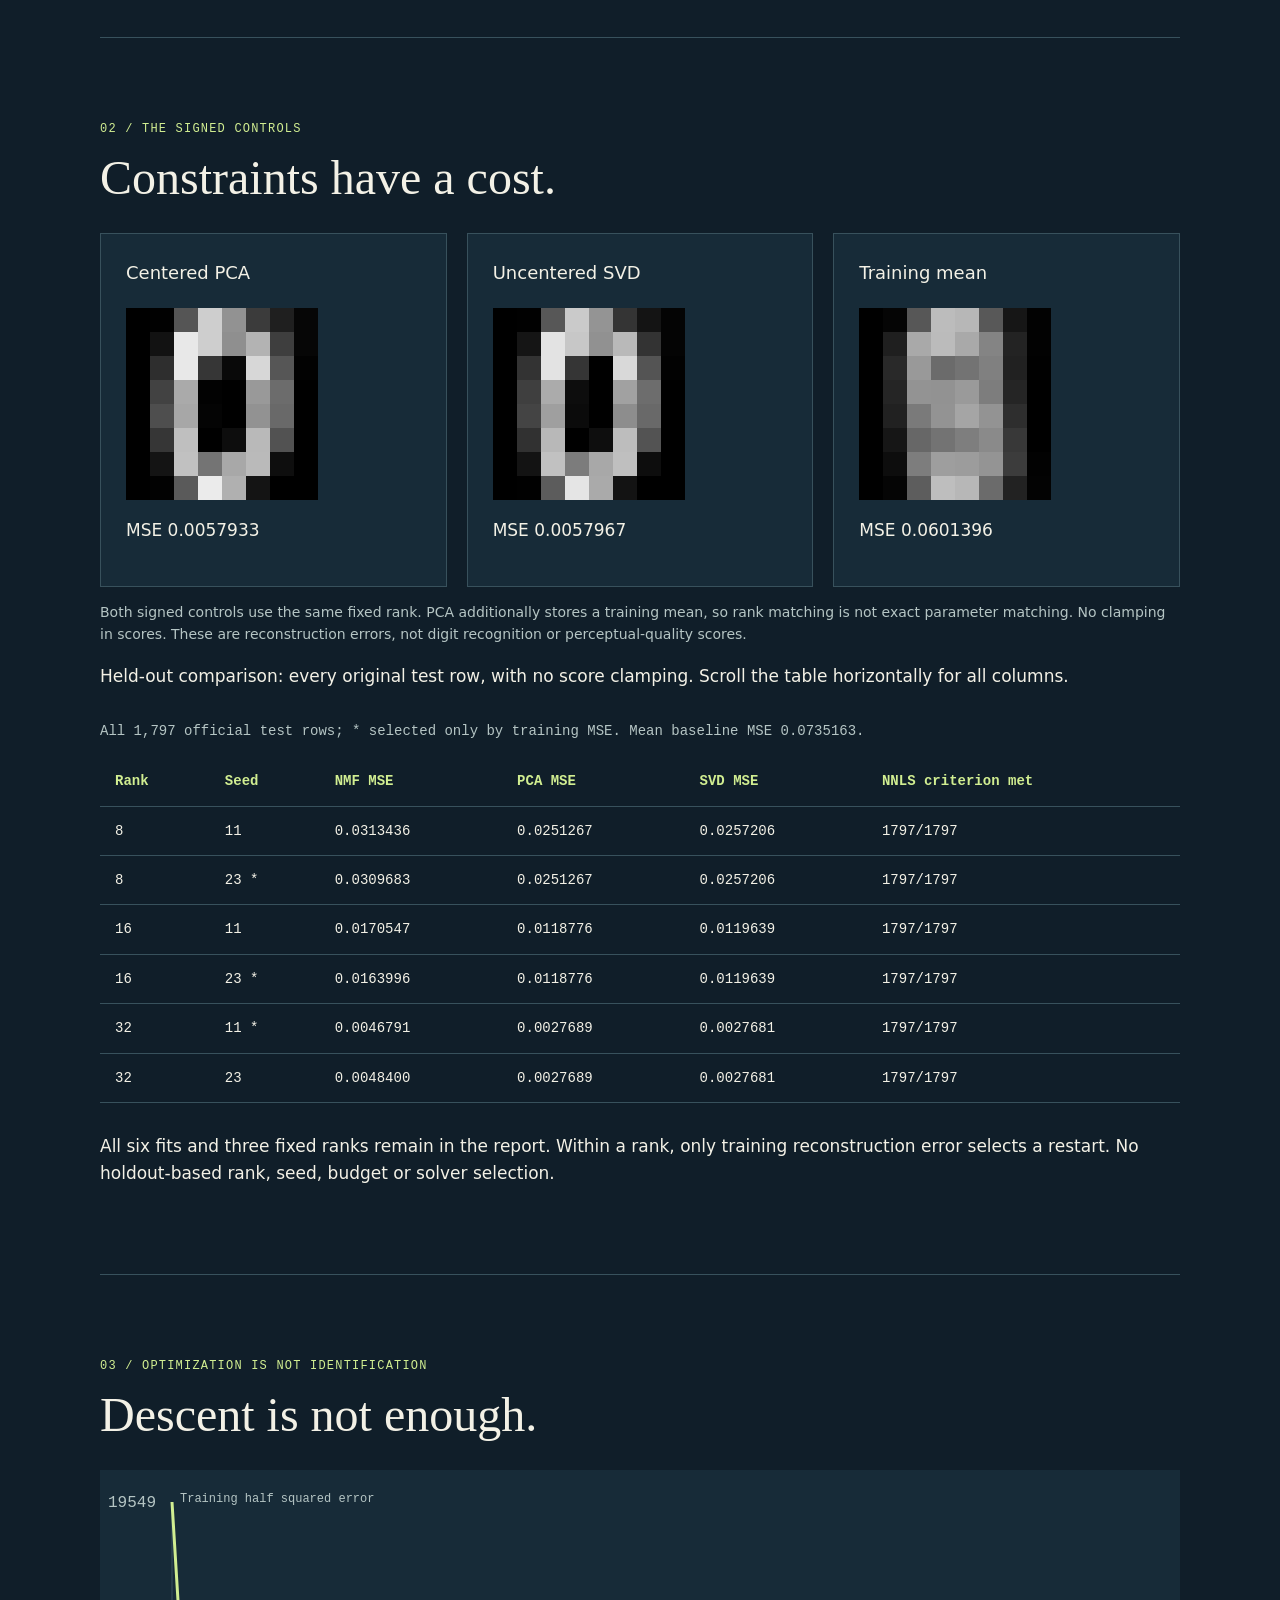
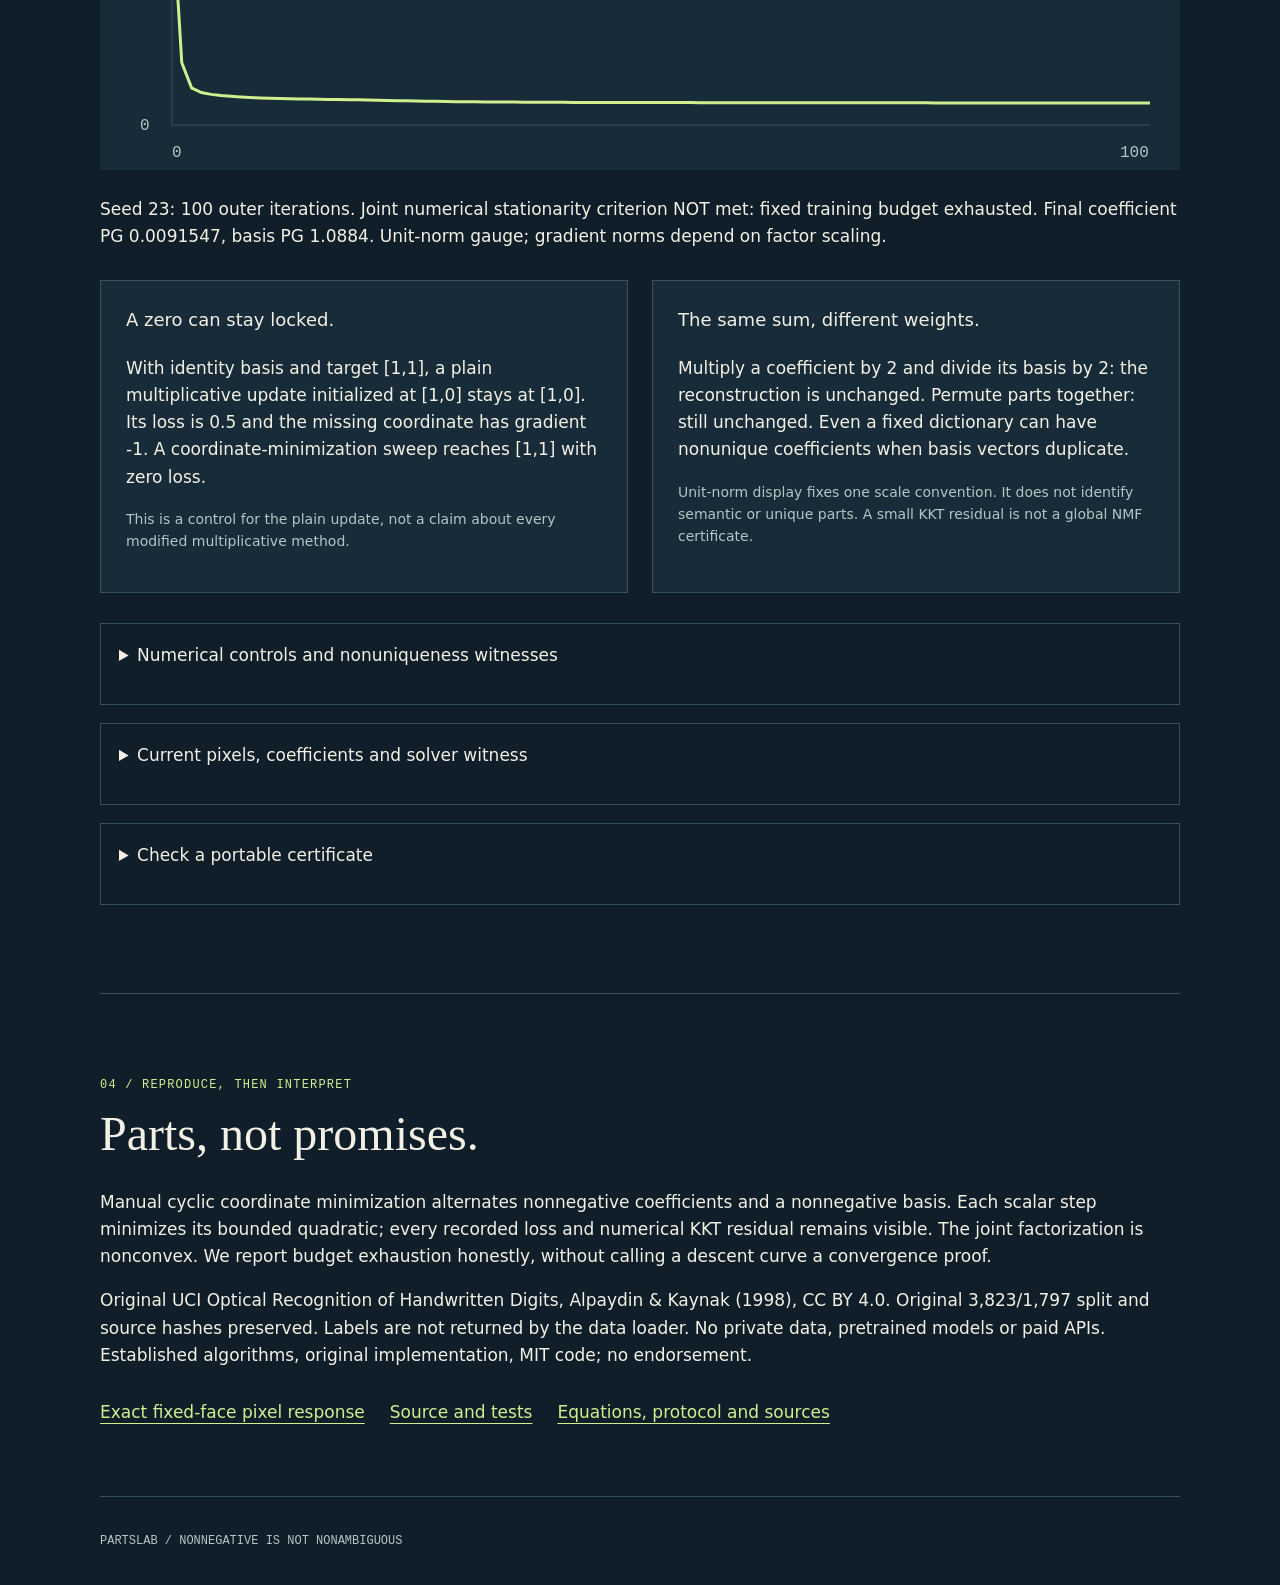
==== commit a905139c: "Update index.html" ====
--- a/docs/index.html
+++ b/docs/index.html
@@ -2,4 +2,4 @@
 <section><div class="heading"><p class="eyebrow">01 / BUILD THE SUM</p><h2>Your pixels. A fresh solve.</h2></div><div class="controls"><label>Basis size<select id="rank"><option>8</option><option selected>16</option><option>32</option></select></label><label>Training restart<select id="run"></select></label><label>Original test row<select id="row"></select></label><label>NNLS sweep budget<select id="budget"><option value="0">0 / unfinished control</option><option value="1">1 sweep</option><option value="5">5 sweeps</option><option value="1000" selected>1,000 sweeps</option></select></label><button id="blank">Blank canvas</button><button id="reset">Reset example</button></div><p id="selection" class="small"></p><div class="workspace"><article><h3>Editable input</h3><canvas id="input" width="256" height="256" tabindex="0" role="img" aria-label="Editable 8 by 8 digit; click a pixel or use pixel index and count below"></canvas><p id="source"></p><div class="controls"><label>Pixel index<select id="pixel"></select></label><label>Count: <output id="value-label"></output><input id="value" type="range" min="0" max="16" step="1"></label></div></article><article><h3>Nonnegative reconstruction</h3><canvas id="reconstruction" width="256" height="256" aria-label="Sum of all nonnegative basis contributions"></canvas><p id="mse"></p><p id="solve" class="notice"></p><p class="small">Raw, unclipped values determine error. Display images clip to [0,1]. No labels, uploads or remote model calls enter inference.</p></article></div><article class="certificate-panel"><p class="eyebrow">EXACT FIXED-BASIS CERTIFICATE / v0.2</p><h3>A bound, not a stopping guess.</h3><div id="certificate-interval" class="certificate-number" role="status"></div><p id="certificate-gap" class="certificate-number"></p><p id="certificate-status"></p><p class="small">Half squared error, not MSE. Bounds are rounded outward from exact rational arithmetic over the actual supplied binary64 pixels, basis and coefficients. They certify this fixed-basis NNLS problem only. No joint NMF global optimum, unique coefficients or semantic parts follow. The residual-shift bound can be loose, even when valid. Try a zero-sweep solve.</p><a href="https://github.com/midya8/partslab/blob/main/CERTIFICATE.md">Proof and independent verifier</a></article><div class="controls"><label>Inspect one part<select id="part"></select></label></div><div class="workspace part-focus"><article><h3 id="part-name">Basis vector</h3><canvas id="basis" width="192" height="192" aria-label="Selected basis vector, display rescaled"></canvas><p class="small">Each learned nonzero basis has unit L2 norm. This image alone is rescaled by its maximum for visibility.</p></article><article><h3>Its actual contribution</h3><canvas id="contribution" width="192" height="192" aria-label="Selected coefficient times basis, common image scale"></canvas><p id="coefficient"></p><p class="small">Coefficient times basis, displayed on the same [0,1] scale as the sum. Removing it is an algebraic change, not a causal intervention on the digit.</p></article></div><div id="parts" class="parts-grid"></div></section>
 <section><div class="heading"><p class="eyebrow">02 / THE SIGNED CONTROLS</p><h2>Constraints have a cost.</h2></div><div class="baseline-grid"><article><h3>Centered PCA</h3><canvas id="pca" width="192" height="192" aria-label="Centered PCA reconstruction"></canvas><p id="pca-error"></p></article><article><h3>Uncentered SVD</h3><canvas id="svd" width="192" height="192" aria-label="Uncentered rank matched SVD reconstruction"></canvas><p id="svd-error"></p></article><article><h3>Training mean</h3><canvas id="mean" width="192" height="192" aria-label="Training pixel mean"></canvas><p id="mean-error"></p></article></div><p class="small">Both signed controls use the same fixed rank. PCA additionally stores a training mean, so rank matching is not exact parameter matching. No clamping in scores. These are reconstruction errors, not digit recognition or perceptual-quality scores.</p><p>Held-out comparison: every original test row, with no score clamping. Scroll the table horizontally for all columns.</p><div class="table-scroll"><table id="holdout"></table></div><p>All six fits and three fixed ranks remain in the report. Within a rank, only training reconstruction error selects a restart. No holdout-based rank, seed, budget or solver selection.</p></section>
 <section><div class="heading"><p class="eyebrow">03 / OPTIMIZATION IS NOT IDENTIFICATION</p><h2>Descent is not enough.</h2></div><canvas id="history" width="1000" height="320" aria-label="Training half squared error over every outer iteration"></canvas><p id="fit-status"></p><div class="limits-grid"><article><h3>A zero can stay locked.</h3><p>With identity basis and target [1,1], a plain multiplicative update initialized at [1,0] stays at [1,0]. Its loss is 0.5 and the missing coordinate has gradient -1. A coordinate-minimization sweep reaches [1,1] with zero loss.</p><p class="small">This is a control for the plain update, not a claim about every modified multiplicative method.</p></article><article><h3>The same sum, different weights.</h3><p>Multiply a coefficient by 2 and divide its basis by 2: the reconstruction is unchanged. Permute parts together: still unchanged. Even a fixed dictionary can have nonunique coefficients when basis vectors duplicate.</p><p class="small">Unit-norm display fixes one scale convention. It does not identify semantic or unique parts. A small KKT residual is not a global NMF certificate.</p></article></div><details><summary>Numerical controls and nonuniqueness witnesses</summary><pre id="audit"></pre></details><details><summary>Current pixels, coefficients and solver witness</summary><div class="controls"><button id="copy">Copy JSON</button><button id="download">Download JSON</button><span id="copy-status" role="status"></span></div><pre id="witness"></pre></details><details><summary>Check a portable certificate</summary><p>Paste the certificate object from a downloaded inference JSON. This checks only the problem inside that object, not its origin or model quality.</p><label for="verify-input">Certificate JSON</label><textarea id="verify-input" rows="5" spellcheck="false"></textarea><button id="verify-proof">Verify pasted proof</button><p id="verify-result" role="status"></p></details><p id="error" role="alert" hidden></p></section>
-<section class="method"><p class="eyebrow">04 / REPRODUCE, THEN INTERPRET</p><h2>Parts, not promises.</h2><p>Manual cyclic coordinate minimization alternates nonnegative coefficients and a nonnegative basis. Each scalar step minimizes its bounded quadratic; every recorded loss and numerical KKT residual remains visible. The joint factorization is nonconvex. We report budget exhaustion honestly, without calling a descent curve a convergence proof.</p><p>Original UCI Optical Recognition of Handwritten Digits, Alpaydin &amp; Kaynak (1998), CC BY 4.0. Original 3,823/1,797 split and source hashes preserved. Labels are not returned by the data loader. No private data, pretrained models or paid APIs. Established algorithms, original implementation, MIT code; no endorsement.</p><nav><a href="https://github.com/midya8/partslab">Source and tests</a><a href="https://github.com/midya8/partslab/blob/main/METHOD.md">Equations, protocol and sources</a></nav></section></main><footer>PARTSLAB / NONNEGATIVE IS NOT NONAMBIGUOUS</footer><script src="data.js"></script><script src="inference.js"></script><script src="certificate.js"></script><script src="app.js"></script></body></html>
+<section class="method"><p class="eyebrow">04 / REPRODUCE, THEN INTERPRET</p><h2>Parts, not promises.</h2><p>Manual cyclic coordinate minimization alternates nonnegative coefficients and a nonnegative basis. Each scalar step minimizes its bounded quadratic; every recorded loss and numerical KKT residual remains visible. The joint factorization is nonconvex. We report budget exhaustion honestly, without calling a descent curve a convergence proof.</p><p>Original UCI Optical Recognition of Handwritten Digits, Alpaydin &amp; Kaynak (1998), CC BY 4.0. Original 3,823/1,797 split and source hashes preserved. Labels are not returned by the data loader. No private data, pretrained models or paid APIs. Established algorithms, original implementation, MIT code; no endorsement.</p><nav><a href="face.html">Exact fixed-face pixel response</a><a href="https://github.com/midya8/partslab">Source and tests</a><a href="https://github.com/midya8/partslab/blob/main/METHOD.md">Equations, protocol and sources</a></nav></section></main><footer>PARTSLAB / NONNEGATIVE IS NOT NONAMBIGUOUS</footer><script src="data.js"></script><script src="inference.js"></script><script src="certificate.js"></script><script src="app.js"></script></body></html>
